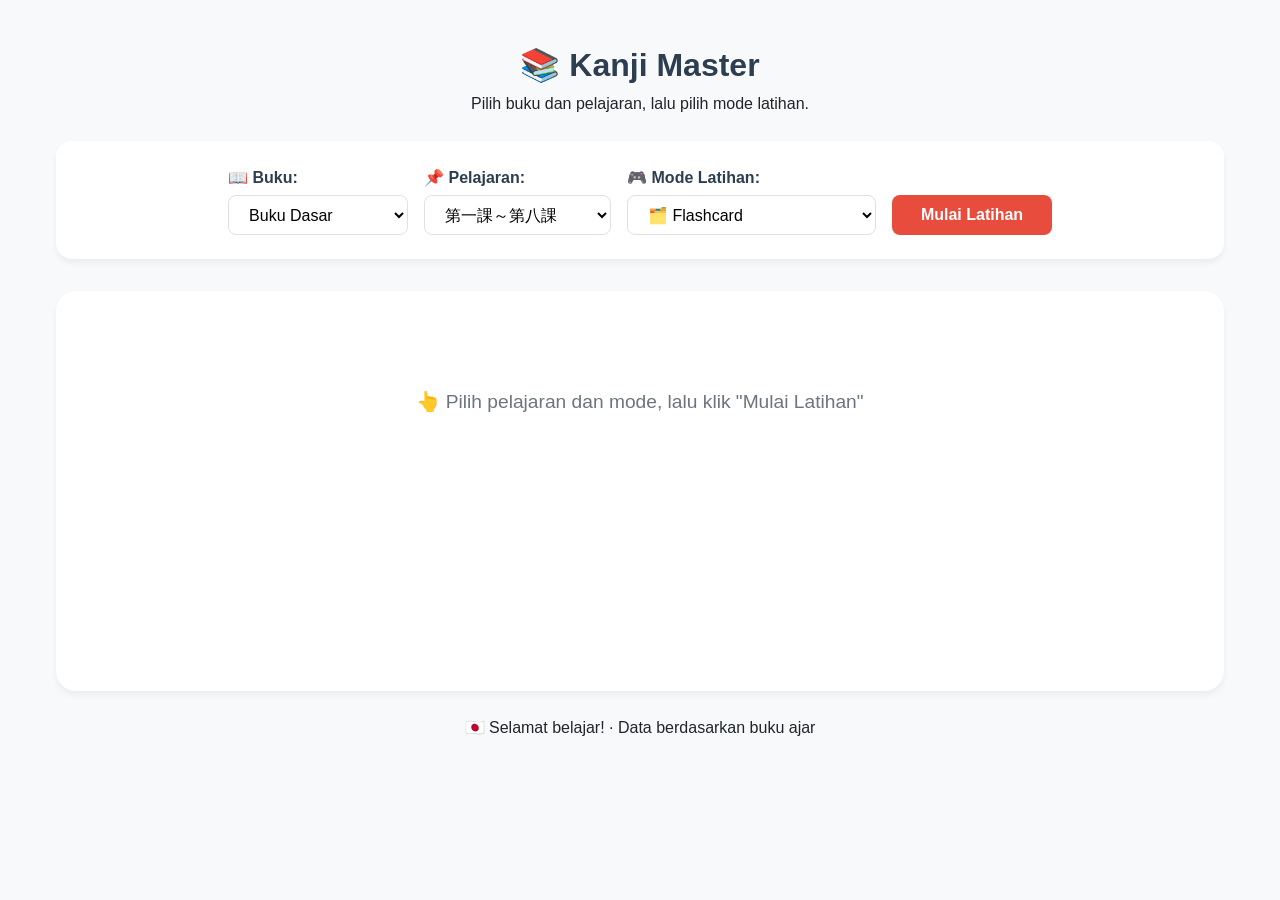
==== index.html @ ea59d05f "Add files via upload Signed-off-by: fauzired569 <fauziabdullah569@gmail.com>" ====
<!DOCTYPE html>
<html lang="ja">
<head>
  <meta charset="UTF-8">
  <meta name="viewport" content="width=device-width, initial-scale=1.0">
  <title>Kanji Master · Latihan Interaktif</title>
  <link rel="stylesheet" href="style.css">
</head>
<body>
  <header>
    <h1>📚 Kanji Master</h1>
    <p>Pilih buku dan pelajaran, lalu pilih mode latihan.</p>
  </header>

  <main>
    <!-- Panel Kontrol -->
    <section class="controls">
      <div class="select-group">
        <label for="book-select">📖 Buku:</label>
        <select id="book-select"></select>
      </div>
      <div class="select-group">
        <label for="lesson-select">📌 Pelajaran:</label>
        <select id="lesson-select" disabled></select>
      </div>
      <div class="select-group">
        <label for="mode-select">🎮 Mode Latihan:</label>
        <select id="mode-select">
          <option value="flashcard">🗂️ Flashcard</option>
          <option value="multiple-meaning">❓ Pilihan Ganda (Arti)</option>
          <option value="multiple-reading">🔊 Pilihan Ganda (Bacaan)</option>
          <option value="writing">✍️ Latihan Menulis</option>
          <option value="matching">🃏 Mencocokkan</option>
        </select>
      </div>
      <button id="start-btn" class="btn-primary">Mulai Latihan</button>
    </section>

    <!-- Area Latihan Dinamis -->
    <section id="practice-area" class="practice-area">
      <div class="placeholder">👆 Pilih pelajaran dan mode, lalu klik "Mulai Latihan"</div>
    </section>
  </main>

  <footer>
    <p>🇯🇵 Selamat belajar! · Data berdasarkan buku ajar</p>
  </footer>

  <script src="data.js"></script>
  <script src="script.js"></script>
</body>
</html>
---- style.css ----
/* style.css */
:root {
  --primary: #2c3e50;
  --accent: #e74c3c;
  --light-bg: #f8f9fa;
  --card-bg: #ffffff;
  --border: #dee2e6;
  --text: #212529;
  --shadow: 0 4px 6px rgba(0,0,0,0.05);
}

* {
  box-sizing: border-box;
  margin: 0;
  padding: 0;
}

body {
  font-family: 'Segoe UI', 'Noto Sans JP', sans-serif;
  background: var(--light-bg);
  color: var(--text);
  line-height: 1.6;
  padding: 1rem;
  max-width: 1200px;
  margin: 0 auto;
}

header, footer {
  text-align: center;
  margin: 1.5rem 0;
}

h1 {
  color: var(--primary);
  font-weight: 600;
}

.controls {
  background: var(--card-bg);
  padding: 1.5rem;
  border-radius: 16px;
  box-shadow: var(--shadow);
  display: flex;
  flex-wrap: wrap;
  gap: 1rem;
  align-items: flex-end;
  justify-content: center;
  margin-bottom: 2rem;
}

.select-group {
  display: flex;
  flex-direction: column;
  min-width: 180px;
}

.select-group label {
  font-weight: 600;
  margin-bottom: 0.3rem;
  color: var(--primary);
}

select, button {
  padding: 0.6rem 1rem;
  border: 1px solid var(--border);
  border-radius: 8px;
  font-size: 1rem;
  background: white;
  cursor: pointer;
  transition: all 0.2s;
}

select:disabled {
  background: #e9ecef;
  cursor: not-allowed;
}

.btn-primary {
  background: var(--accent);
  color: white;
  border: none;
  font-weight: bold;
  padding: 0.7rem 1.8rem;
}

.btn-primary:hover {
  background: #c0392b;
  transform: translateY(-1px);
  box-shadow: 0 6px 12px rgba(231,76,60,0.2);
}

.practice-area {
  background: var(--card-bg);
  border-radius: 20px;
  padding: 2rem;
  box-shadow: var(--shadow);
  min-height: 400px;
}

.placeholder {
  text-align: center;
  color: #6c757d;
  font-size: 1.2rem;
  padding: 4rem 0;
}

/* Flashcard */
.flashcard-container {
  display: flex;
  flex-direction: column;
  align-items: center;
  gap: 1.5rem;
}

.flashcard {
  width: 100%;
  max-width: 500px;
  height: 280px;
  perspective: 1000px;
  cursor: pointer;
}

.flashcard-inner {
  position: relative;
  width: 100%;
  height: 100%;
  text-align: center;
  transition: transform 0.6s;
  transform-style: preserve-3d;
}

.flashcard.flipped .flashcard-inner {
  transform: rotateY(180deg);
}

.flashcard-front, .flashcard-back {
  position: absolute;
  width: 100%;
  height: 100%;
  backface-visibility: hidden;
  border-radius: 20px;
  box-shadow: 0 8px 20px rgba(0,0,0,0.1);
  display: flex;
  flex-direction: column;
  justify-content: center;
  align-items: center;
  padding: 1.5rem;
  background: white;
  border: 1px solid var(--border);
}

.flashcard-back {
  transform: rotateY(180deg);
  background: #f1f9ff;
}

.kanji-large {
  font-size: 7rem;
  font-weight: 500;
  margin-bottom: 1rem;
}

.meaning, .reading {
  font-size: 2rem;
  margin: 0.5rem 0;
}

.reading {
  color: var(--accent);
}

/* Multiple Choice & Writing */
.question-box {
  text-align: center;
  margin-bottom: 2rem;
}

.question {
  font-size: 3rem;
  background: #f1f3f5;
  padding: 1.5rem;
  border-radius: 16px;
  display: inline-block;
  margin-bottom: 1.5rem;
}

.options-grid {
  display: grid;
  grid-template-columns: repeat(auto-fit, minmax(200px, 1fr));
  gap: 1rem;
}

.option-btn {
  background: white;
  border: 2px solid var(--border);
  border-radius: 12px;
  padding: 1rem;
  font-size: 1.2rem;
  transition: all 0.1s;
}

.option-btn:hover {
  background: #e9ecef;
}

.option-btn.correct {
  background: #d4edda;
  border-color: #28a745;
}

.option-btn.wrong {
  background: #f8d7da;
  border-color: #dc3545;
}

/* Writing */
.writing-input-area {
  display: flex;
  gap: 1rem;
  justify-content: center;
  flex-wrap: wrap;
}

#writing-input {
  font-size: 2rem;
  width: 150px;
  text-align: center;
  border: 2px solid var(--border);
  border-radius: 12px;
  padding: 0.5rem;
}

.feedback {
  font-size: 1.2rem;
  min-height: 2rem;
  margin: 1rem 0;
}

/* Matching */
.matching-pairs {
  display: flex;
  flex-wrap: wrap;
  gap: 1.5rem;
  justify-content: center;
}

.kanji-column, .meaning-column {
  flex: 1 1 200px;
}

.matching-item {
  background: white;
  border: 2px solid var(--border);
  border-radius: 12px;
  padding: 0.8rem;
  margin: 0.5rem 0;
  cursor: pointer;
  text-align: center;
  transition: 0.1s;
  font-size: 1.4rem;
}

.matching-item.selected {
  background: #cfe2ff;
  border-color: #0d6efd;
}

.matching-item.matched {
  opacity: 0.6;
  pointer-events: none;
  background: #e2e3e5;
}

/* Navigasi */
.nav-controls {
  display: flex;
  justify-content: space-between;
  margin-top: 2rem;
}

button:disabled {
  opacity: 0.5;
  cursor: default;
}
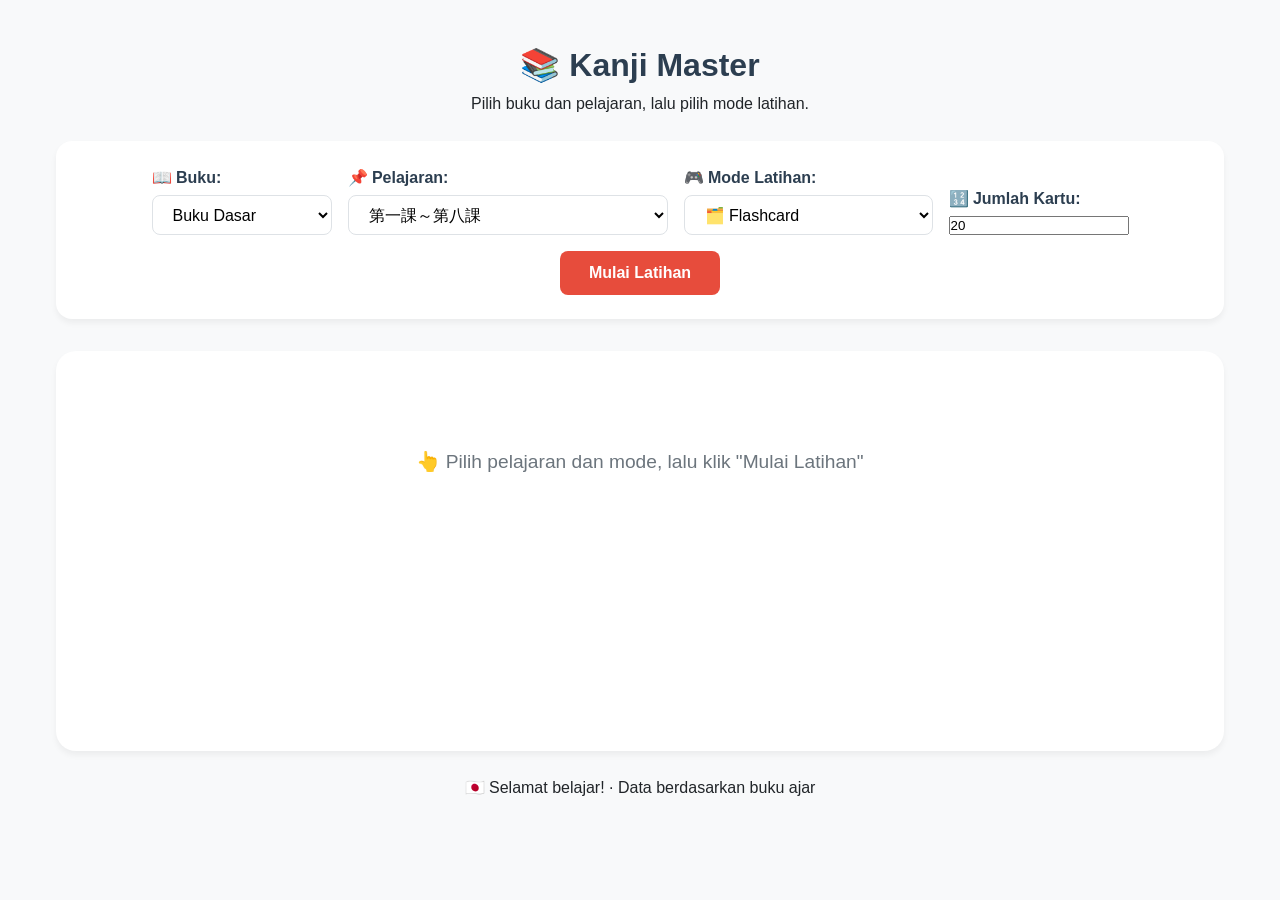
==== commit 009129a4: "Update index.html Signed-off-by: fauzired569 <fauziabdullah569@gmail.com>" ====
--- a/index.html
+++ b/index.html
@@ -33,6 +33,12 @@
           <option value="matching">🃏 Mencocokkan</option>
         </select>
       </div>
+      <!-- ⬇️ Tambahan dari file deepseek: kontrol Jumlah Kartu -->
+      <div class="select-group">
+        <label for="card-count">🔢 Jumlah Kartu:</label>
+        <input type="number" id="card-count" min="1" max="100" value="20">
+      </div>
+      <!-- ⬆️ Akhir tambahan -->
       <button id="start-btn" class="btn-primary">Mulai Latihan</button>
     </section>
 
@@ -49,4 +55,4 @@
   <script src="data.js"></script>
   <script src="script.js"></script>
 </body>
-</html>+</html>
--- a/style.css
+++ b/style.css
@@ -1,4 +1,7 @@
-/* style.css */
+/* ============================================
+   STYLE UTAMA + PERBAIKAN MOBILE DEEPSEEK
+   ============================================ */
+
 :root {
   --primary: #2c3e50;
   --accent: #e74c3c;
@@ -35,6 +38,7 @@
   font-weight: 600;
 }
 
+/* ========== KONTROL UTAMA ========== */
 .controls {
   background: var(--card-bg);
   padding: 1.5rem;
@@ -89,6 +93,7 @@
   box-shadow: 0 6px 12px rgba(231,76,60,0.2);
 }
 
+/* ========== AREA LATIHAN ========== */
 .practice-area {
   background: var(--card-bg);
   border-radius: 20px;
@@ -104,7 +109,42 @@
   padding: 4rem 0;
 }
 
-/* Flashcard */
+/* ========== PERBAIKAN TOUCH TARGET (DeepSeek 82f770) ========== */
+button, .matching-item, .option-btn, .grid-card {
+  min-height: 44px; /* rekomendasi Apple/Google */
+}
+
+.matching-item, .option-btn {
+  display: flex;
+  align-items: center;
+  justify-content: center;
+}
+
+/* ========== UKURAN FONT CLAMP (DeepSeek 617c3e) ========== */
+.kanji-large {
+  font-size: clamp(3.5rem, 15vw, 7rem);
+}
+
+.kanji-display {
+  font-size: clamp(1.8rem, 8vw, 2.5rem);
+}
+
+.question {
+  font-size: clamp(2rem, 10vw, 3rem);
+}
+
+/* ========== HAPUS EFEK HOVER PADA TOUCH (DeepSeek 6c3b6a) ========== */
+@media (hover: none) {
+  .option-btn:hover {
+    background: white; /* hapus efek hover */
+  }
+  .btn-primary:hover {
+    transform: none;
+    box-shadow: none;
+  }
+}
+
+/* ========== FLASHCARD BIASA ========== */
 .flashcard-container {
   display: flex;
   flex-direction: column;
@@ -155,7 +195,6 @@
 }
 
 .kanji-large {
-  font-size: 7rem;
   font-weight: 500;
   margin-bottom: 1rem;
 }
@@ -169,14 +208,145 @@
   color: var(--accent);
 }
 
-/* Multiple Choice & Writing */
+/* ========== MODE GRID FLASHCARD ========== */
+.flashcard-stats {
+  display: flex;
+  justify-content: space-around;
+  margin-bottom: 1.5rem;
+  background: #f1f3f5;
+  padding: 1rem;
+  border-radius: 12px;
+}
+
+.stat-box {
+  text-align: center;
+}
+
+.stat-label {
+  display: block;
+  font-size: 0.9rem;
+  color: #6c757d;
+}
+
+.stat-number {
+  display: block;
+  font-size: 1.8rem;
+  font-weight: bold;
+  color: var(--primary);
+}
+
+.flashcard-grid-controls {
+  display: flex;
+  gap: 1rem;
+  margin-bottom: 1.5rem;
+}
+
+.btn-secondary, .btn-warning {
+  padding: 0.6rem 1.2rem;
+  border: none;
+  border-radius: 8px;
+  cursor: pointer;
+  font-weight: 600;
+}
+
+.btn-secondary {
+  background: #6c757d;
+  color: white;
+}
+
+.btn-warning {
+  background: #ffc107;
+  color: #212529;
+}
+
+.flashcard-grid {
+  display: grid;
+  grid-template-columns: repeat(auto-fill, minmax(120px, 1fr));
+  gap: 1rem;
+}
+
+.grid-card {
+  aspect-ratio: 1/1;
+  perspective: 1000px;
+  cursor: pointer;
+}
+
+.grid-card-inner {
+  position: relative;
+  width: 100%;
+  height: 100%;
+  text-align: center;
+  transition: transform 0.4s;
+  transform-style: preserve-3d;
+}
+
+.grid-card.flipped .grid-card-inner {
+  transform: rotateY(180deg);
+}
+
+.grid-card-front, .grid-card-back {
+  position: absolute;
+  width: 100%;
+  height: 100%;
+  backface-visibility: hidden;
+  border-radius: 12px;
+  box-shadow: 0 4px 8px rgba(0,0,0,0.1);
+  display: flex;
+  flex-direction: column;
+  justify-content: center;
+  align-items: center;
+  padding: 0.5rem;
+  background: white;
+  border: 1px solid var(--border);
+}
+
+.grid-card-back {
+  transform: rotateY(180deg);
+  background: #e3f2fd;
+}
+
+.kanji-display {
+  font-weight: 500;
+  margin-bottom: 0.3rem;
+}
+
+.grid-card.multi-char .kanji-display {
+  font-size: 1.8rem;
+}
+
+.grid-card.many-char .kanji-display {
+  font-size: 1.4rem;
+}
+
+.reading-display {
+  font-size: 1rem;
+  color: var(--accent);
+  margin: 0.3rem 0;
+}
+
+.meaning-display {
+  font-size: 0.9rem;
+  color: #495057;
+  word-break: break-word;
+}
+
+.flashcard-grid-empty {
+  text-align: center;
+  padding: 3rem;
+}
+
+.flashcard-grid-empty p {
+  font-size: 1.2rem;
+  margin-bottom: 1.5rem;
+}
+
+/* ========== MULTIPLE CHOICE & WRITING ========== */
 .question-box {
   text-align: center;
   margin-bottom: 2rem;
 }
 
 .question {
-  font-size: 3rem;
   background: #f1f3f5;
   padding: 1.5rem;
   border-radius: 16px;
@@ -199,10 +369,6 @@
   transition: all 0.1s;
 }
 
-.option-btn:hover {
-  background: #e9ecef;
-}
-
 .option-btn.correct {
   background: #d4edda;
   border-color: #28a745;
@@ -213,7 +379,6 @@
   border-color: #dc3545;
 }
 
-/* Writing */
 .writing-input-area {
   display: flex;
   gap: 1rem;
@@ -236,7 +401,7 @@
   margin: 1rem 0;
 }
 
-/* Matching */
+/* ========== MATCHING GAME ========== */
 .matching-pairs {
   display: flex;
   flex-wrap: wrap;
@@ -271,7 +436,7 @@
   background: #e2e3e5;
 }
 
-/* Navigasi */
+/* ========== NAVIGASI ========== */
 .nav-controls {
   display: flex;
   justify-content: space-between;
@@ -281,4 +446,156 @@
 button:disabled {
   opacity: 0.5;
   cursor: default;
+}
+
+/* ============================================
+   PERBAIKAN MOBILE LENGKAP (DeepSeek 640a2f)
+   ============================================ */
+@media (max-width: 480px) {
+  body {
+    padding: 0.5rem;
+  }
+
+  h1 {
+    font-size: 1.8rem;
+  }
+
+  /* Kontrol utama */
+  .controls {
+    padding: 1rem;
+    gap: 0.8rem;
+  }
+
+  .select-group {
+    min-width: 100%; /* biarkan memenuhi lebar */
+  }
+
+  select, button, .btn-primary {
+    width: 100%; /* tombol penuh di mobile */
+    padding: 0.8rem 1rem;
+    font-size: 1rem;
+  }
+
+  .btn-primary {
+    margin-top: 0.5rem;
+  }
+
+  /* Area latihan */
+  .practice-area {
+    padding: 1rem;
+  }
+
+  /* Flashcard biasa */
+  .flashcard {
+    max-width: 100%;
+    height: 220px;
+  }
+
+  .kanji-large {
+    font-size: 4.5rem;
+  }
+
+  .meaning, .reading {
+    font-size: 1.5rem;
+  }
+
+  /* Grid flashcard */
+  .flashcard-grid {
+    grid-template-columns: repeat(2, 1fr); /* maksimal 2 kolom */
+    gap: 0.8rem;
+  }
+
+  .grid-card {
+    aspect-ratio: 1/1;
+  }
+
+  .kanji-display {
+    font-size: 2rem; /* lebih kecil tapi tetap terbaca */
+  }
+
+  .grid-card.multi-char .kanji-display {
+    font-size: 1.5rem;
+  }
+
+  .grid-card.many-char .kanji-display {
+    font-size: 1.2rem;
+  }
+
+  .reading-display {
+    font-size: 0.85rem;
+  }
+
+  .meaning-display {
+    font-size: 0.8rem;
+  }
+
+  /* Statistik flashcard */
+  .flashcard-stats {
+    flex-direction: column;
+    gap: 0.5rem;
+  }
+
+  .stat-number {
+    font-size: 1.5rem;
+  }
+
+  /* Pilihan ganda */
+  .options-grid {
+    grid-template-columns: 1fr; /* satu kolom */
+  }
+
+  .option-btn {
+    padding: 1rem;
+    font-size: 1.1rem;
+  }
+
+  /* Matching game */
+  .matching-pairs {
+    flex-direction: column;
+    gap: 1rem;
+  }
+
+  .matching-item {
+    font-size: 1.2rem;
+    padding: 1rem;
+    margin: 0.4rem 0;
+  }
+
+  /* Writing */
+  .writing-input-area {
+    flex-direction: column;
+  }
+
+  #writing-input {
+    width: 100%;
+    font-size: 1.8rem;
+  }
+
+  /* Tombol navigasi */
+  .nav-controls {
+    flex-direction: column;
+    gap: 0.8rem;
+  }
+
+  .nav-controls button {
+    width: 100%;
+  }
+
+  /* Flashcard grid controls */
+  .flashcard-grid-controls {
+    flex-direction: column;
+  }
+}
+
+/* Penyesuaian tambahan untuk layar sangat kecil (opsional) */
+@media (max-width: 360px) {
+  .kanji-large {
+    font-size: 3.8rem;
+  }
+  .meaning, .reading {
+    font-size: 1.3rem;
+  }
+  .grid-card .kanji-display {
+    font-size: 1.8rem;
+  }
 }
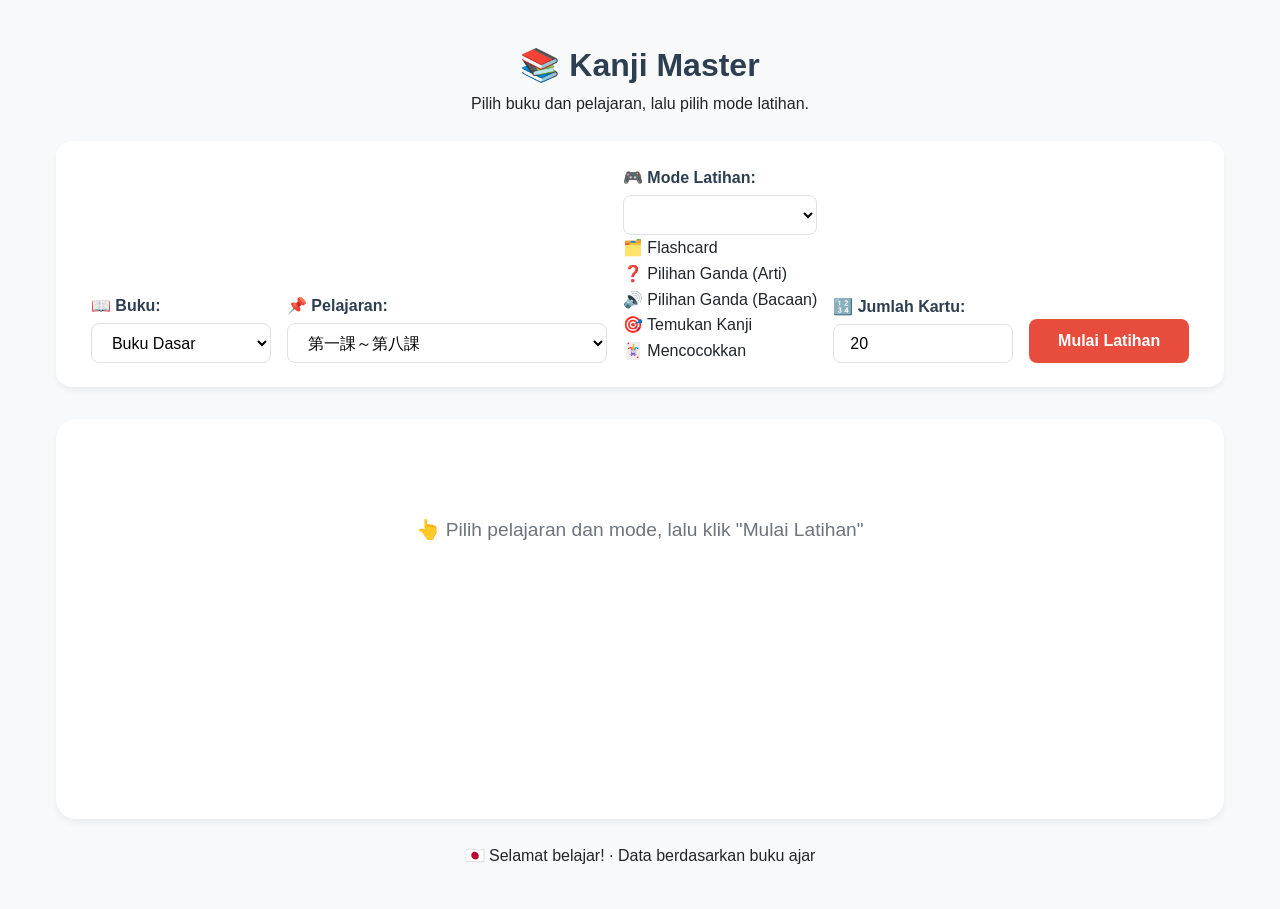
==== commit fb75e8d6: "Update options in mode select dropdown Signed-off-by: fauzired569 <fauziabdullah569@gmail.com>" ====
--- a/index.html
+++ b/index.html
@@ -26,12 +26,13 @@
       <div class="select-group">
         <label for="mode-select">🎮 Mode Latihan:</label>
         <select id="mode-select">
-          <option value="flashcard">🗂️ Flashcard</option>
-          <option value="multiple-meaning">❓ Pilihan Ganda (Arti)</option>
-          <option value="multiple-reading">🔊 Pilihan Ganda (Bacaan)</option>
-          <option value="writing">✍️ Latihan Menulis</option>
-          <option value="matching">🃏 Mencocokkan</option>
-        </select>
+ <select id="mode-select">
+  <option value="flashcard">🗂️ Flashcard</option>
+  <option value="multiple-meaning">❓ Pilihan Ganda (Arti)</option>
+  <option value="multiple-reading">🔊 Pilihan Ganda (Bacaan)</option>
+  <option value="writing">🎯 Temukan Kanji</option>
+  <option value="matching">🃏 Mencocokkan</option>
+</select>
       </div>
       <!-- ⬇️ Tambahan dari file deepseek: kontrol Jumlah Kartu -->
       <div class="select-group">
--- a/style.css
+++ b/style.css
@@ -74,6 +74,24 @@
   transition: all 0.2s;
 }
 
+/* ---------- TAMBAHAN STYLING INPUT NUMBER (DeepSeek 3175f5) ---------- */
+input[type="number"] {
+  padding: 0.6rem 1rem;
+  border: 1px solid var(--border);
+  border-radius: 8px;
+  font-size: 1rem;
+  width: 100%;
+  box-sizing: border-box;
+  background: white;
+  transition: all 0.2s;
+}
+
+input[type="number"]:focus {
+  outline: 2px solid var(--accent);
+  outline-offset: 2px;
+}
+/* -------------------------------------------------------------------- */
+
 select:disabled {
   background: #e9ecef;
   cursor: not-allowed;
@@ -598,4 +616,4 @@
   .grid-card .kanji-display {
     font-size: 1.8rem;
   }
-}+}
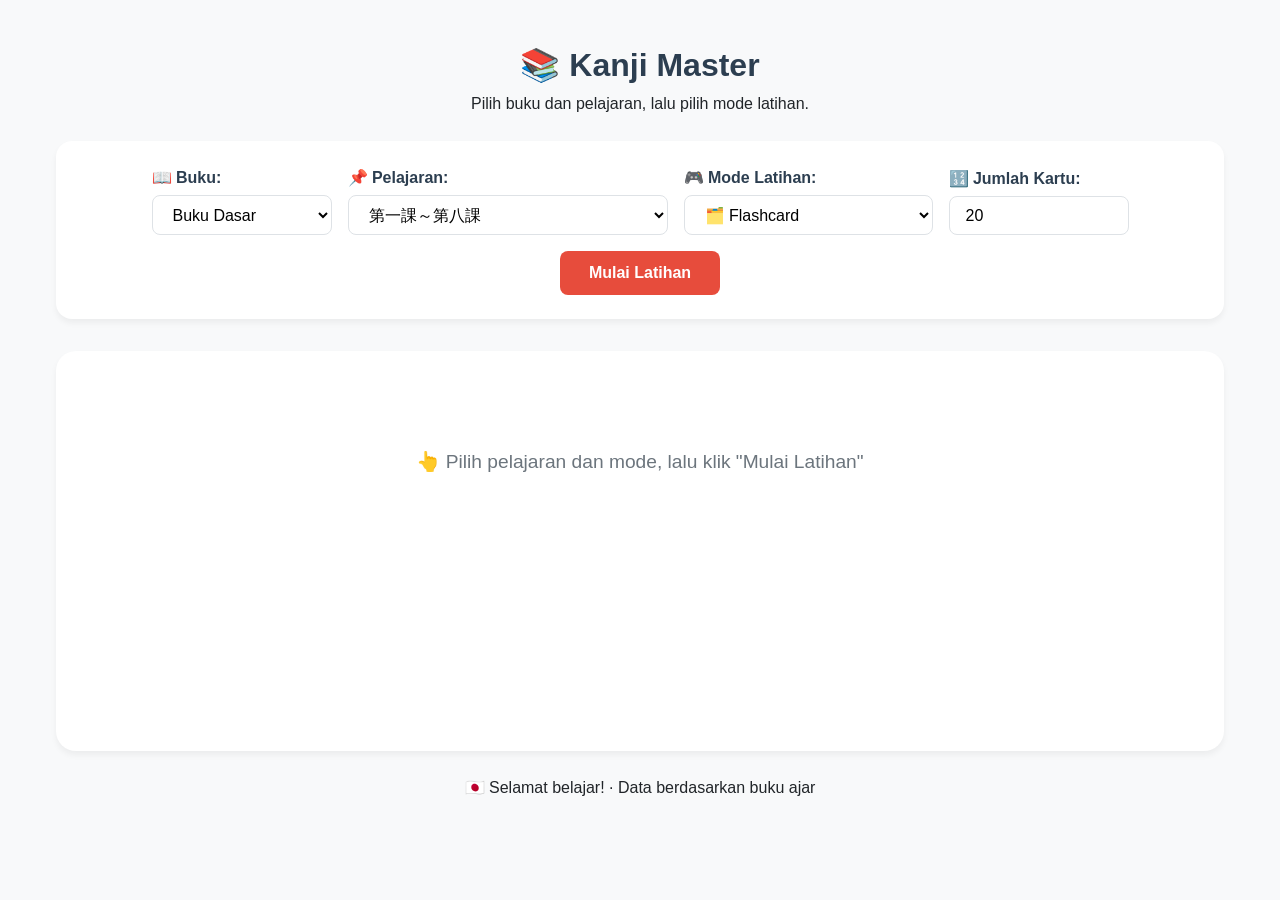
==== commit 72e368fa: "Update index.html Signed-off-by: fauzired569 <fauziabdullah569@gmail.com>" ====
--- a/index.html
+++ b/index.html
@@ -25,21 +25,20 @@
       </div>
       <div class="select-group">
         <label for="mode-select">🎮 Mode Latihan:</label>
+        <!-- Mode select diperbaiki sesuai dengan file deepseek: opsi "writing" diubah menjadi "🎯 Temukan Kanji" -->
         <select id="mode-select">
- <select id="mode-select">
-  <option value="flashcard">🗂️ Flashcard</option>
-  <option value="multiple-meaning">❓ Pilihan Ganda (Arti)</option>
-  <option value="multiple-reading">🔊 Pilihan Ganda (Bacaan)</option>
-  <option value="writing">🎯 Temukan Kanji</option>
-  <option value="matching">🃏 Mencocokkan</option>
-</select>
+          <option value="flashcard">🗂️ Flashcard</option>
+          <option value="multiple-meaning">❓ Pilihan Ganda (Arti)</option>
+          <option value="multiple-reading">🔊 Pilihan Ganda (Bacaan)</option>
+          <option value="writing">🎯 Temukan Kanji</option>
+          <option value="matching">🃏 Mencocokkan</option>
+        </select>
       </div>
-      <!-- ⬇️ Tambahan dari file deepseek: kontrol Jumlah Kartu -->
+      <!-- Kontrol Jumlah Kartu -->
       <div class="select-group">
         <label for="card-count">🔢 Jumlah Kartu:</label>
         <input type="number" id="card-count" min="1" max="100" value="20">
       </div>
-      <!-- ⬆️ Akhir tambahan -->
       <button id="start-btn" class="btn-primary">Mulai Latihan</button>
     </section>
 
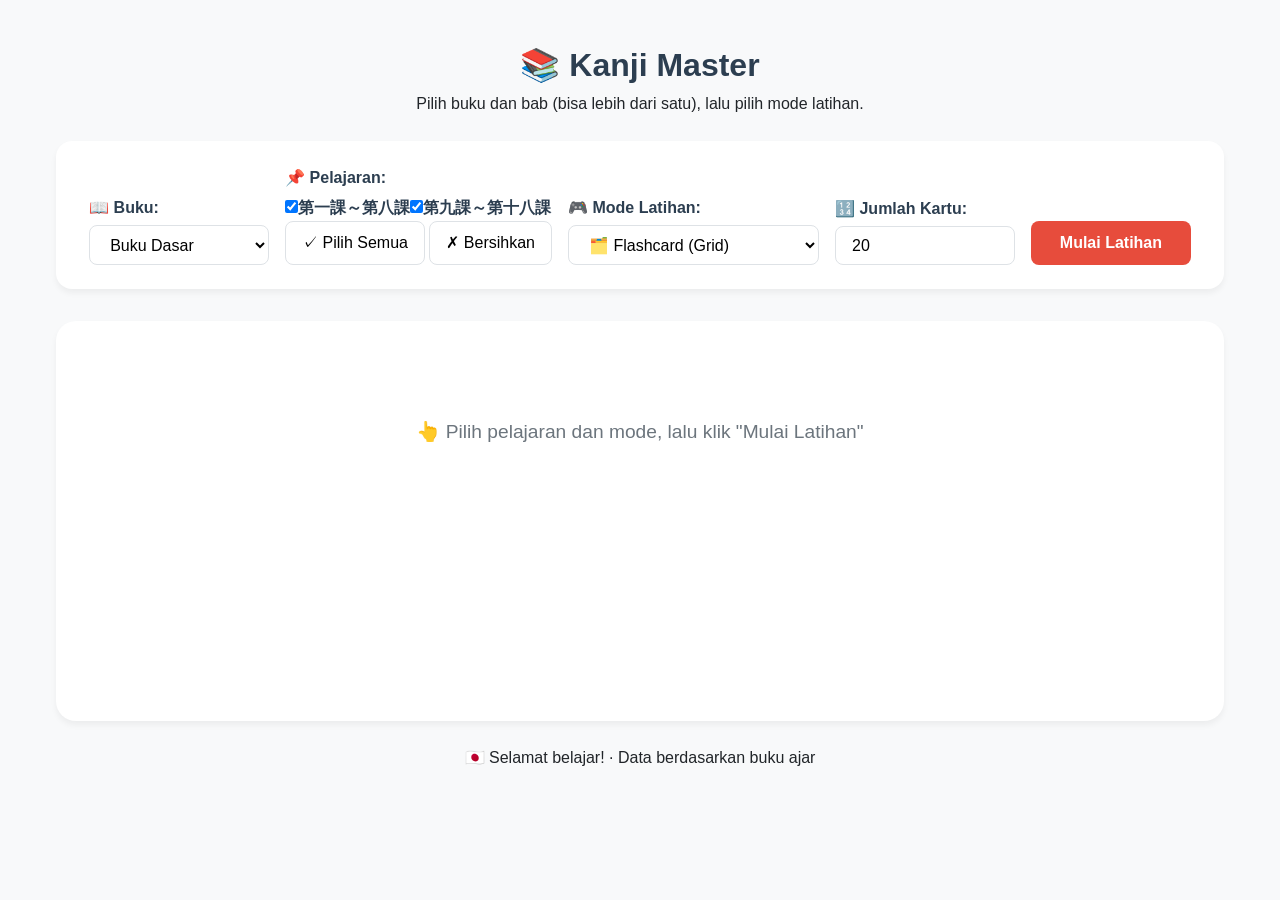
==== commit 682308b3: "Update lesson selection and viewport meta tag Signed-off-by: fauzired569 <fauziabdullah569@gmail.com" ====
--- a/index.html
+++ b/index.html
@@ -2,14 +2,14 @@
 <html lang="ja">
 <head>
   <meta charset="UTF-8">
-  <meta name="viewport" content="width=device-width, initial-scale=1.0">
+  <meta name="viewport" content="width=device-width, initial-scale=1.0, maximum-scale=1.0, user-scalable=yes">
   <title>Kanji Master · Latihan Interaktif</title>
   <link rel="stylesheet" href="style.css">
 </head>
 <body>
   <header>
     <h1>📚 Kanji Master</h1>
-    <p>Pilih buku dan pelajaran, lalu pilih mode latihan.</p>
+    <p>Pilih buku dan bab (bisa lebih dari satu), lalu pilih mode latihan.</p>
   </header>
 
   <main>
@@ -19,27 +19,49 @@
         <label for="book-select">📖 Buku:</label>
         <select id="book-select"></select>
       </div>
-      <div class="select-group">
-        <label for="lesson-select">📌 Pelajaran:</label>
-        <select id="lesson-select" disabled></select>
+
+      <!-- Multi‑select bab dengan checkbox -->
+      <div class="select-group" id="lesson-checkbox-group">
+        <label>📌 Pelajaran:</label>
+        <div id="lesson-checkboxes" class="checkbox-list">
+          <!-- Diisi dinamis lewat JavaScript -->
+        </div>
+        <div class="checkbox-actions">
+          <button type="button" id="select-all-lessons" class="btn-small">✓ Pilih Semua</button>
+          <button type="button" id="deselect-all-lessons" class="btn-small">✗ Bersihkan</button>
+        </div>
       </div>
+
       <div class="select-group">
         <label for="mode-select">🎮 Mode Latihan:</label>
-        <!-- Mode select diperbaiki sesuai dengan file deepseek: opsi "writing" diubah menjadi "🎯 Temukan Kanji" -->
         <select id="mode-select">
-          <option value="flashcard">🗂️ Flashcard</option>
+          <option value="flashcard">🗂️ Flashcard (Grid)</option>
           <option value="multiple-meaning">❓ Pilihan Ganda (Arti)</option>
           <option value="multiple-reading">🔊 Pilihan Ganda (Bacaan)</option>
-          <option value="writing">🎯 Temukan Kanji</option>
+          <option value="writing-kanji">✍️ Tulis Kanji</option>
+          <option value="writing-reading">✍️ Tulis Bacaan (Hiragana)</option>
           <option value="matching">🃏 Mencocokkan</option>
         </select>
       </div>
-      <!-- Kontrol Jumlah Kartu -->
+
       <div class="select-group">
         <label for="card-count">🔢 Jumlah Kartu:</label>
-        <input type="number" id="card-count" min="1" max="100" value="20">
+        <input type="number" id="card-count" min="1" max="200" value="20">
       </div>
+
       <button id="start-btn" class="btn-primary">Mulai Latihan</button>
+    </section>
+
+    <!-- Panel Histori & Kontrol Sesi (muncul setelah latihan dimulai) -->
+    <section id="session-panel" class="session-panel" style="display: none;">
+      <div class="session-info">
+        <span id="histori-count">Kanji sudah dilatih: 0</span>
+      </div>
+      <div class="session-actions">
+        <button id="repeat-session-btn" class="btn-secondary">🔄 Ulangi Sesi (Kanji Sama)</button>
+        <button id="new-session-btn" class="btn-secondary">✨ Latihan Baru (Kanji Belum Dilatih)</button>
+        <button id="reset-history-btn" class="btn-warning">🗑️ Reset Histori</button>
+      </div>
     </section>
 
     <!-- Area Latihan Dinamis -->
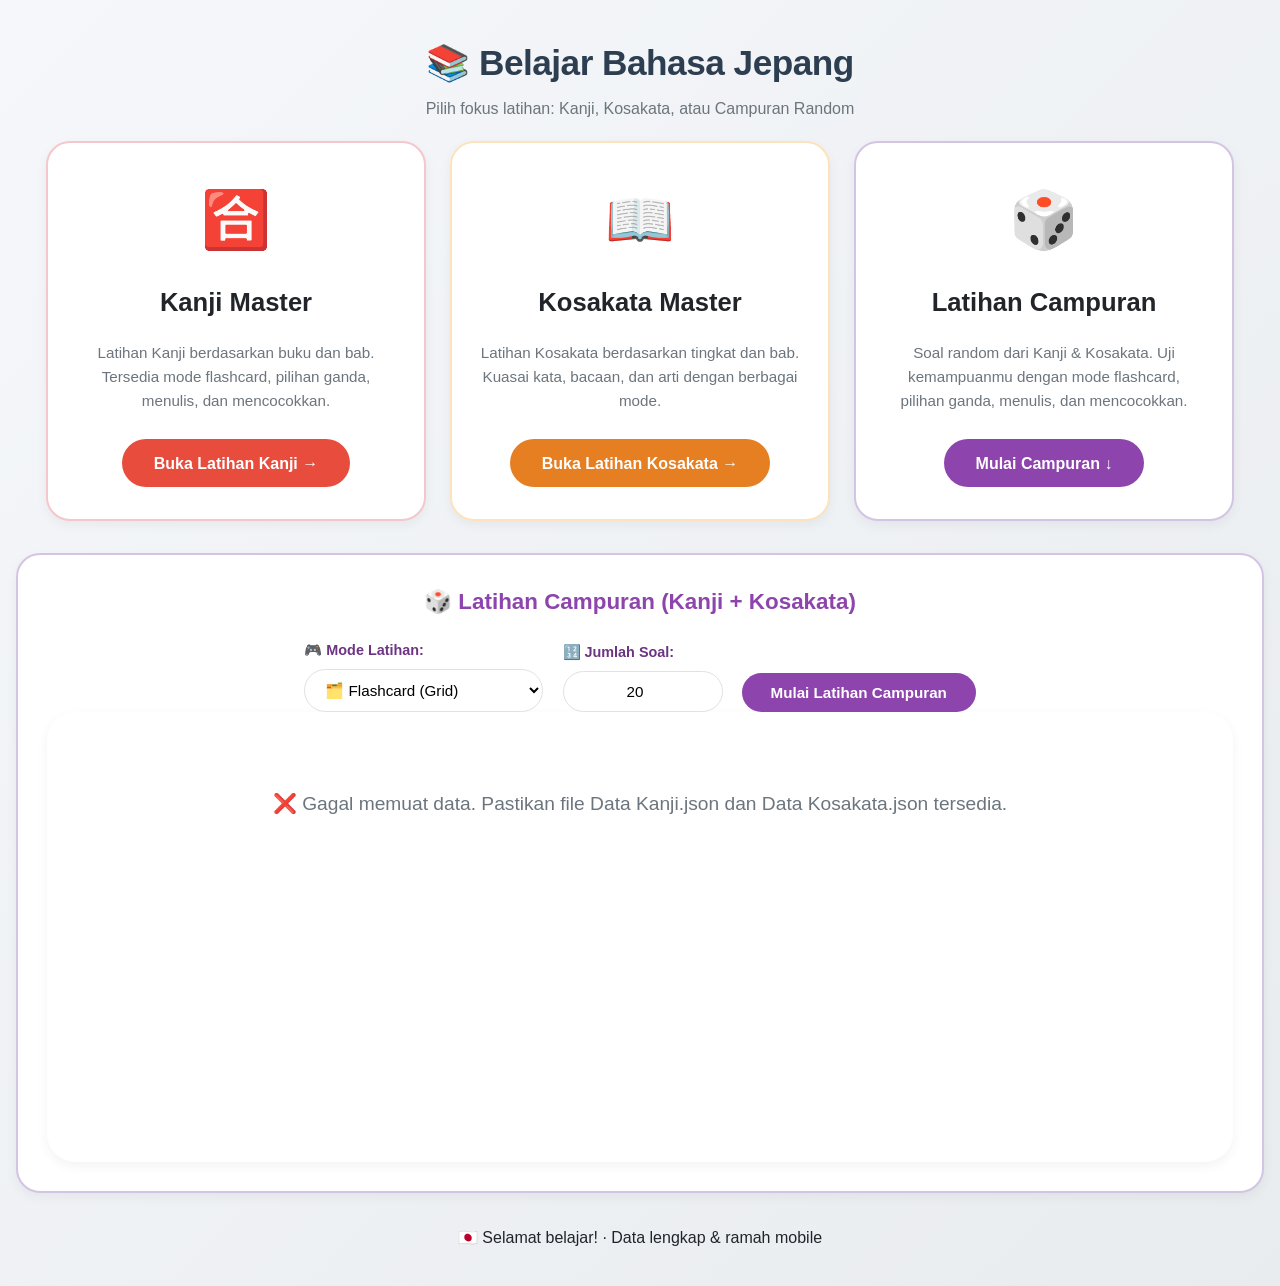
==== commit d827364b: "Rename Belajar Irodori.html to index.html Signed-off-by: fauzired569 <fauziabdullah569@gmail.com>" ====
--- a/index.html
+++ b/index.html
@@ -3,78 +3,1020 @@
 <head>
   <meta charset="UTF-8">
   <meta name="viewport" content="width=device-width, initial-scale=1.0, maximum-scale=1.0, user-scalable=yes">
-  <title>Kanji Master · Latihan Interaktif</title>
-  <link rel="stylesheet" href="style.css">
+  <title>Belajar Bahasa Jepang · Kanji & Kosakata</title>
+  <style>
+    :root {
+      --primary: #2c3e50;
+      --accent-kanji: #e74c3c;
+      --accent-kosakata: #e67e22;
+      --accent-mix: #8e44ad;
+      --light-bg: #f8f9fa;
+      --card-bg: #ffffff;
+      --border: #dee2e6;
+      --text: #212529;
+      --shadow: 0 4px 12px rgba(0, 0, 0, 0.05);
+    }
+
+    * {
+      box-sizing: border-box;
+      margin: 0;
+      padding: 0;
+    }
+
+    body {
+      font-family: 'Segoe UI', 'Noto Sans JP', 'Roboto', sans-serif;
+      background: linear-gradient(135deg, #f5f7fa 0%, #e9ecef 100%);
+      color: var(--text);
+      line-height: 1.6;
+      padding: 1rem;
+      max-width: 1300px;
+      margin: 0 auto;
+      min-height: 100vh;
+    }
+
+    header,
+    footer {
+      text-align: center;
+      margin: 1.2rem 0;
+    }
+    h1 {
+      color: var(--primary);
+      font-weight: 700;
+      font-size: 2.2rem;
+      letter-spacing: -0.5px;
+      margin-bottom: 0.3rem;
+    }
+    .subtitle {
+      color: #6c757d;
+      font-size: 1rem;
+    }
+
+    /* Kartu navigasi */
+    .nav-cards {
+      display: flex;
+      flex-wrap: wrap;
+      gap: 1.5rem;
+      justify-content: center;
+      margin-bottom: 2rem;
+    }
+    .nav-card {
+      background: var(--card-bg);
+      border-radius: 24px;
+      padding: 2rem 1.8rem;
+      box-shadow: var(--shadow);
+      flex: 1 1 280px;
+      max-width: 380px;
+      text-align: center;
+      text-decoration: none;
+      color: var(--text);
+      transition: transform 0.2s, box-shadow 0.2s;
+      border: 2px solid transparent;
+      display: flex;
+      flex-direction: column;
+      align-items: center;
+      gap: 0.8rem;
+    }
+    .nav-card:hover {
+      transform: translateY(-4px);
+      box-shadow: 0 12px 24px rgba(0, 0, 0, 0.1);
+    }
+    .nav-card.kanji {
+      border-color: #f5c6cb;
+    }
+    .nav-card.kanji:hover {
+      border-color: var(--accent-kanji);
+    }
+    .nav-card.kosakata {
+      border-color: #fde3bd;
+    }
+    .nav-card.kosakata:hover {
+      border-color: var(--accent-kosakata);
+    }
+    .nav-card.mix {
+      border-color: #d4c4e3;
+    }
+    .nav-card.mix:hover {
+      border-color: var(--accent-mix);
+    }
+
+    .nav-icon {
+      font-size: 3.5rem;
+    }
+    .nav-card h2 {
+      font-size: 1.6rem;
+      margin: 0.3rem 0;
+    }
+    .nav-card p {
+      color: #6c757d;
+      font-size: 0.95rem;
+    }
+    .btn-nav {
+      display: inline-block;
+      margin-top: 0.8rem;
+      padding: 0.7rem 2rem;
+      border-radius: 40px;
+      font-weight: 700;
+      font-size: 1rem;
+      border: none;
+      cursor: pointer;
+      transition: 0.2s;
+      text-decoration: none;
+      color: white;
+    }
+    .btn-kanji {
+      background: var(--accent-kanji);
+    }
+    .btn-kanji:hover {
+      background: #c0392b;
+    }
+    .btn-kosakata {
+      background: var(--accent-kosakata);
+    }
+    .btn-kosakata:hover {
+      background: #cf711f;
+    }
+    .btn-mix {
+      background: var(--accent-mix);
+    }
+    .btn-mix:hover {
+      background: #7d3c98;
+    }
+
+    /* Panel kontrol mode campuran */
+    .mix-panel {
+      background: var(--card-bg);
+      border-radius: 24px;
+      padding: 1.8rem;
+      box-shadow: var(--shadow);
+      margin-bottom: 2rem;
+      border: 2px solid #d4c4e3;
+    }
+    .mix-panel h3 {
+      text-align: center;
+      color: var(--accent-mix);
+      margin-bottom: 1.2rem;
+      font-size: 1.4rem;
+    }
+    .controls {
+      display: flex;
+      flex-wrap: wrap;
+      gap: 1.2rem;
+      align-items: flex-end;
+      justify-content: center;
+    }
+    .select-group {
+      display: flex;
+      flex-direction: column;
+      min-width: 160px;
+    }
+    .select-group label {
+      font-weight: 700;
+      margin-bottom: 0.4rem;
+      color: #6c3483;
+      font-size: 0.9rem;
+    }
+    select,
+    button,
+    input[type="number"] {
+      padding: 0.7rem 1rem;
+      border: 1px solid var(--border);
+      border-radius: 40px;
+      font-size: 0.95rem;
+      background: white;
+      cursor: pointer;
+      transition: 0.2s;
+    }
+    input[type="number"] {
+      text-align: center;
+      width: 100%;
+    }
+    select:focus,
+    input:focus {
+      outline: 2px solid var(--accent-mix);
+      outline-offset: 2px;
+    }
+    .btn-primary {
+      background: var(--accent-mix);
+      color: white;
+      border: none;
+      font-weight: bold;
+      padding: 0.7rem 1.8rem;
+    }
+    .btn-primary:hover {
+      background: #7d3c98;
+    }
+
+    /* Area latihan */
+    .practice-area {
+      background: var(--card-bg);
+      border-radius: 28px;
+      padding: 1.8rem;
+      box-shadow: var(--shadow);
+      min-height: 450px;
+    }
+    .placeholder {
+      text-align: center;
+      color: #6c757d;
+      font-size: 1.2rem;
+      padding: 3rem 1rem;
+    }
+
+    /* Session panel */
+    .session-panel {
+      display: flex;
+      flex-wrap: wrap;
+      align-items: center;
+      justify-content: space-between;
+      background: #f3eef8;
+      padding: 1rem 1.5rem;
+      border-radius: 50px;
+      margin-bottom: 1.5rem;
+      gap: 0.8rem;
+    }
+    .session-info {
+      font-weight: 700;
+      color: #6c3483;
+    }
+    .session-actions {
+      display: flex;
+      gap: 0.8rem;
+      flex-wrap: wrap;
+    }
+    .btn-secondary {
+      background: #6c757d;
+      color: white;
+      border: none;
+      border-radius: 40px;
+      padding: 0.5rem 1.2rem;
+      font-weight: 600;
+    }
+    .btn-warning {
+      background: #ffc107;
+      color: #212529;
+      border: none;
+      border-radius: 40px;
+      padding: 0.5rem 1.2rem;
+      font-weight: 600;
+    }
+    .btn-warning:hover {
+      background: #e0a800;
+    }
+
+    /* Flashcard Grid */
+    .flashcard-grid-controls {
+      margin-bottom: 1rem;
+      display: flex;
+      gap: 1rem;
+      flex-wrap: wrap;
+    }
+    .flashcard-grid {
+      display: grid;
+      grid-template-columns: repeat(auto-fill, minmax(130px, 1fr));
+      gap: 1rem;
+    }
+    .grid-card {
+      aspect-ratio: 1 / 0.9;
+      perspective: 1000px;
+      cursor: pointer;
+    }
+    .grid-card-inner {
+      position: relative;
+      width: 100%;
+      height: 100%;
+      transition: transform 0.4s;
+      transform-style: preserve-3d;
+      border-radius: 20px;
+    }
+    .grid-card.flipped .grid-card-inner {
+      transform: rotateY(180deg);
+    }
+    .grid-card-front,
+    .grid-card-back {
+      position: absolute;
+      width: 100%;
+      height: 100%;
+      backface-visibility: hidden;
+      border-radius: 20px;
+      background: white;
+      display: flex;
+      flex-direction: column;
+      justify-content: center;
+      align-items: center;
+      padding: 0.6rem;
+      text-align: center;
+      box-shadow: 0 4px 12px rgba(0, 0, 0, 0.08);
+      border: 1px solid #e0d4f0;
+      overflow-y: auto;
+    }
+    .grid-card-back {
+      transform: rotateY(180deg);
+      background: #f9f5ff;
+    }
+    .question-display {
+      font-size: 1.6rem;
+      font-weight: bold;
+      word-break: break-word;
+      line-height: 1.3;
+    }
+    .reading-display {
+      font-size: 0.85rem;
+      color: var(--accent-mix);
+      margin: 0.3rem 0;
+    }
+    .meaning-display {
+      font-size: 0.8rem;
+      color: #3e5a3a;
+      word-break: break-word;
+    }
+    .type-badge {
+      font-size: 0.65rem;
+      background: #e8d5f5;
+      color: #6c3483;
+      padding: 0.15rem 0.6rem;
+      border-radius: 20px;
+      margin-top: 0.3rem;
+    }
+
+    /* Multiple choice */
+    .question-box {
+      text-align: center;
+      margin-bottom: 1.8rem;
+    }
+    .question {
+      background: #f3eef8;
+      padding: 1rem 1.5rem;
+      border-radius: 60px;
+      display: inline-block;
+      font-size: 2rem;
+      font-weight: bold;
+      word-break: break-word;
+    }
+    .options-grid {
+      display: grid;
+      grid-template-columns: repeat(auto-fit, minmax(200px, 1fr));
+      gap: 0.9rem;
+    }
+    .option-btn {
+      background: white;
+      border: 2px solid #d4c4e3;
+      border-radius: 60px;
+      padding: 0.9rem;
+      font-size: 1rem;
+      transition: 0.1s;
+      word-break: break-word;
+      cursor: pointer;
+    }
+    .option-btn.correct {
+      background: #d4edda;
+      border-color: #2e7d32;
+    }
+    .option-btn.wrong {
+      background: #ffe0db;
+      border-color: #c7362b;
+    }
+
+    /* Writing */
+    .writing-input-area {
+      display: flex;
+      gap: 1rem;
+      justify-content: center;
+      margin: 1.5rem 0;
+      flex-wrap: wrap;
+    }
+    #writing-input {
+      font-size: 1.3rem;
+      padding: 0.8rem;
+      width: 280px;
+      text-align: center;
+      border-radius: 56px;
+      border: 2px solid #d4c4e3;
+    }
+    .feedback {
+      font-size: 1.1rem;
+      text-align: center;
+      margin: 0.8rem 0;
+      min-height: 2.5rem;
+    }
+
+    /* Matching */
+    .matching-pairs {
+      display: flex;
+      flex-wrap: wrap;
+      gap: 1.5rem;
+      justify-content: center;
+    }
+    .kanji-column,
+    .meaning-column {
+      flex: 1 1 240px;
+    }
+    .matching-item {
+      background: #f9f5ff;
+      border: 2px solid #d4c4e3;
+      border-radius: 60px;
+      padding: 0.9rem 0.5rem;
+      margin: 0.6rem 0;
+      cursor: pointer;
+      text-align: center;
+      font-size: 1rem;
+      font-weight: 500;
+      word-break: break-word;
+    }
+    .matching-item.selected {
+      background: #e8d5f5;
+      border-color: #8e44ad;
+    }
+    .matching-item.matched {
+      opacity: 0.6;
+      pointer-events: none;
+      background: #d4cfc2;
+      text-decoration: line-through;
+    }
+
+    .nav-controls {
+      display: flex;
+      justify-content: space-between;
+      margin-top: 2rem;
+      gap: 1rem;
+      flex-wrap: wrap;
+    }
+    button:disabled {
+      opacity: 0.5;
+      cursor: default;
+    }
+
+    /* Responsif */
+    @media (max-width: 600px) {
+      body {
+        padding: 0.5rem;
+      }
+      h1 {
+        font-size: 1.8rem;
+      }
+      .nav-cards {
+        flex-direction: column;
+        align-items: center;
+      }
+      .nav-card {
+        max-width: 100%;
+        padding: 1.5rem;
+      }
+      .controls {
+        flex-direction: column;
+        align-items: stretch;
+      }
+      .select-group {
+        min-width: 100%;
+      }
+      .flashcard-grid {
+        grid-template-columns: repeat(2, 1fr);
+        gap: 0.7rem;
+      }
+      .question-display {
+        font-size: 1.3rem;
+      }
+      .reading-display {
+        font-size: 0.7rem;
+      }
+      .meaning-display {
+        font-size: 0.7rem;
+      }
+      .question {
+        font-size: 1.5rem;
+      }
+      .options-grid {
+        grid-template-columns: 1fr;
+      }
+      .option-btn {
+        padding: 0.7rem;
+        font-size: 0.9rem;
+      }
+      .writing-input-area {
+        flex-direction: column;
+        align-items: center;
+      }
+      .matching-item {
+        font-size: 0.9rem;
+      }
+      .session-panel {
+        flex-direction: column;
+        align-items: stretch;
+        text-align: center;
+      }
+      .btn-primary,
+      .btn-secondary {
+        width: 100%;
+      }
+    }
+    @media (max-width: 380px) {
+      .flashcard-grid {
+        grid-template-columns: 1fr 1fr;
+      }
+      .question-display {
+        font-size: 1rem;
+      }
+    }
+  </style>
 </head>
 <body>
   <header>
-    <h1>📚 Kanji Master</h1>
-    <p>Pilih buku dan bab (bisa lebih dari satu), lalu pilih mode latihan.</p>
+    <h1>📚 Belajar Bahasa Jepang</h1>
+    <p class="subtitle">Pilih fokus latihan: Kanji, Kosakata, atau Campuran Random</p>
   </header>
 
   <main>
-    <!-- Panel Kontrol -->
-    <section class="controls">
-      <div class="select-group">
-        <label for="book-select">📖 Buku:</label>
-        <select id="book-select"></select>
+    <!-- Kartu Navigasi -->
+    <section class="nav-cards">
+      <a href="Kanji.html" class="nav-card kanji">
+        <span class="nav-icon">🈴</span>
+        <h2>Kanji Master</h2>
+        <p>Latihan Kanji berdasarkan buku dan bab. Tersedia mode flashcard, pilihan ganda, menulis, dan mencocokkan.</p>
+        <span class="btn-nav btn-kanji">Buka Latihan Kanji →</span>
+      </a>
+      <a href="Kosakata.html" class="nav-card kosakata">
+        <span class="nav-icon">📖</span>
+        <h2>Kosakata Master</h2>
+        <p>Latihan Kosakata berdasarkan tingkat dan bab. Kuasai kata, bacaan, dan arti dengan berbagai mode.</p>
+        <span class="btn-nav btn-kosakata">Buka Latihan Kosakata →</span>
+      </a>
+      <div class="nav-card mix" id="mix-card">
+        <span class="nav-icon">🎲</span>
+        <h2>Latihan Campuran</h2>
+        <p>Soal random dari Kanji & Kosakata. Uji kemampuanmu dengan mode flashcard, pilihan ganda, menulis, dan mencocokkan.</p>
+        <span class="btn-nav btn-mix" onclick="document.getElementById('mix-panel').scrollIntoView({behavior:'smooth'})">Mulai Campuran ↓</span>
       </div>
-
-      <!-- Multi‑select bab dengan checkbox -->
-      <div class="select-group" id="lesson-checkbox-group">
-        <label>📌 Pelajaran:</label>
-        <div id="lesson-checkboxes" class="checkbox-list">
-          <!-- Diisi dinamis lewat JavaScript -->
+    </section>
+
+    <!-- Panel Latihan Campuran -->
+    <section class="mix-panel" id="mix-panel">
+      <h3>🎲 Latihan Campuran (Kanji + Kosakata)</h3>
+      <div class="controls">
+        <div class="select-group">
+          <label for="mix-mode">🎮 Mode Latihan:</label>
+          <select id="mix-mode">
+            <option value="flashcard">🗂️ Flashcard (Grid)</option>
+            <option value="multiple-meaning">❓ Pilihan Ganda (Arti)</option>
+            <option value="multiple-reading">🔊 Pilihan Ganda (Bacaan)</option>
+            <option value="writing-question">✍️ Tulis Kanji/Kata</option>
+            <option value="writing-reading">✍️ Tulis Bacaan</option>
+            <option value="matching">🃏 Mencocokkan</option>
+          </select>
         </div>
-        <div class="checkbox-actions">
-          <button type="button" id="select-all-lessons" class="btn-small">✓ Pilih Semua</button>
-          <button type="button" id="deselect-all-lessons" class="btn-small">✗ Bersihkan</button>
+        <div class="select-group">
+          <label for="mix-count">🔢 Jumlah Soal:</label>
+          <input type="number" id="mix-count" min="1" max="200" value="20">
+        </div>
+        <button id="mix-start-btn" class="btn-primary">Mulai Latihan Campuran</button>
+      </div>
+      <div id="mix-session-panel" class="session-panel" style="display: none;">
+        <div class="session-info"><span id="mix-histori-count">Soal sudah dilatih: 0</span></div>
+        <div class="session-actions">
+          <button id="mix-repeat-btn" class="btn-secondary">🔄 Ulangi Sesi</button>
+          <button id="mix-new-btn" class="btn-secondary">✨ Latihan Baru</button>
+          <button id="mix-reset-btn" class="btn-warning">🗑️ Reset Histori</button>
         </div>
       </div>
-
-      <div class="select-group">
-        <label for="mode-select">🎮 Mode Latihan:</label>
-        <select id="mode-select">
-          <option value="flashcard">🗂️ Flashcard (Grid)</option>
-          <option value="multiple-meaning">❓ Pilihan Ganda (Arti)</option>
-          <option value="multiple-reading">🔊 Pilihan Ganda (Bacaan)</option>
-          <option value="writing-kanji">✍️ Tulis Kanji</option>
-          <option value="writing-reading">✍️ Tulis Bacaan (Hiragana)</option>
-          <option value="matching">🃏 Mencocokkan</option>
-        </select>
-      </div>
-
-      <div class="select-group">
-        <label for="card-count">🔢 Jumlah Kartu:</label>
-        <input type="number" id="card-count" min="1" max="200" value="20">
-      </div>
-
-      <button id="start-btn" class="btn-primary">Mulai Latihan</button>
-    </section>
-
-    <!-- Panel Histori & Kontrol Sesi (muncul setelah latihan dimulai) -->
-    <section id="session-panel" class="session-panel" style="display: none;">
-      <div class="session-info">
-        <span id="histori-count">Kanji sudah dilatih: 0</span>
-      </div>
-      <div class="session-actions">
-        <button id="repeat-session-btn" class="btn-secondary">🔄 Ulangi Sesi (Kanji Sama)</button>
-        <button id="new-session-btn" class="btn-secondary">✨ Latihan Baru (Kanji Belum Dilatih)</button>
-        <button id="reset-history-btn" class="btn-warning">🗑️ Reset Histori</button>
+      <div id="mix-practice-area" class="practice-area">
+        <div class="placeholder">👆 Pilih mode dan klik "Mulai Latihan Campuran"</div>
       </div>
     </section>
-
-    <!-- Area Latihan Dinamis -->
-    <section id="practice-area" class="practice-area">
-      <div class="placeholder">👆 Pilih pelajaran dan mode, lalu klik "Mulai Latihan"</div>
-    </section>
   </main>
 
   <footer>
-    <p>🇯🇵 Selamat belajar! · Data berdasarkan buku ajar</p>
+    <p>🇯🇵 Selamat belajar! · Data lengkap & ramah mobile</p>
   </footer>
 
-  <script src="data.js"></script>
-  <script src="script.js"></script>
+  <script>
+    (function() {
+      // Variabel global
+      let allMixedItems = [];
+      let currentMixItems = [];
+      let currentMixIndex = 0;
+      let mixScore = 0;
+      let practicedMixSet = new Set();
+      let usedMatchingMixIds = [];
+      let currentMixMode = '';
+
+      // DOM
+      const mixModeSelect = document.getElementById('mix-mode');
+      const mixCountInput = document.getElementById('mix-count');
+      const mixStartBtn = document.getElementById('mix-start-btn');
+      const mixPracticeArea = document.getElementById('mix-practice-area');
+      const mixSessionPanel = document.getElementById('mix-session-panel');
+      const mixHistoriCountSpan = document.getElementById('mix-histori-count');
+      const mixRepeatBtn = document.getElementById('mix-repeat-btn');
+      const mixNewBtn = document.getElementById('mix-new-btn');
+      const mixResetBtn = document.getElementById('mix-reset-btn');
+
+      // Load data JSON
+      async function loadAllData() {
+        try {
+          const [kanjiRes, kosakataRes] = await Promise.all([
+            fetch('Data%20Kanji.json'),
+            fetch('Data%20Kosakata.json')
+          ]);
+          if (!kanjiRes.ok || !kosakataRes.ok) throw new Error('Gagal memuat data JSON');
+          const kanjiData = await kanjiRes.json();
+          const kosakataData = await kosakataRes.json();
+
+          const mixed = [];
+
+          // Proses data Kanji
+          for (const book in kanjiData) {
+            for (const lesson in kanjiData[book]) {
+              for (const item of kanjiData[book][lesson]) {
+                mixed.push({
+                  id: 'kanji_' + book + '_' + lesson + '_' + item.kanji,
+                  type: 'kanji',
+                  question: item.kanji,
+                  meaning: item.meaning,
+                  reading: item.reading,
+                  book: book,
+                  lesson: lesson
+                });
+              }
+            }
+          }
+
+          // Proses data Kosakata (carry-over level)
+          let currentLevel = 'Pemula';
+          for (let i = 0; i < kosakataData.length; i++) {
+            const entry = kosakataData[i];
+            if (entry.level) currentLevel = entry.level;
+            if (!entry.bab || !entry.kosakata) continue;
+            for (let j = 0; j < entry.kosakata.length; j++) {
+              const vocab = entry.kosakata[j];
+              mixed.push({
+                id: 'kosa_' + i + '_' + j,
+                type: 'kosakata',
+                question: vocab.kata,
+                meaning: vocab.arti,
+                reading: vocab.romaji,
+                keterangan: vocab.keterangan || '',
+                level: currentLevel,
+                bab: entry.bab,
+                judul: entry.judul
+              });
+            }
+          }
+
+          allMixedItems = mixed;
+          return true;
+        } catch (err) {
+          console.error(err);
+          mixPracticeArea.innerHTML =
+            '<div class="placeholder">❌ Gagal memuat data. Pastikan file Data Kanji.json dan Data Kosakata.json tersedia.</div>';
+          return false;
+        }
+      }
+
+      function shuffleArray(arr) {
+        for (let i = arr.length - 1; i > 0; i--) {
+          const j = Math.floor(Math.random() * (i + 1));
+          [arr[i], arr[j]] = [arr[j], arr[i]];
+        }
+        return arr;
+      }
+
+      function updateMixHistori() {
+        mixHistoriCountSpan.textContent = `Soal sudah dilatih: ${practicedMixSet.size}`;
+      }
+
+      function showMixCompletion() {
+        mixPracticeArea.innerHTML =
+          `<div class="placeholder">🎉 Latihan selesai! Skor: ${mixScore}/${currentMixItems.length}</div>`;
+      }
+
+      // Render sesuai mode
+      function renderMixPractice() {
+        switch (currentMixMode) {
+          case 'flashcard':
+            renderMixFlashcard();
+            break;
+          case 'multiple-meaning':
+            renderMixMultipleChoice('meaning');
+            break;
+          case 'multiple-reading':
+            renderMixMultipleChoice('reading');
+            break;
+          case 'writing-question':
+            renderMixWriting('question');
+            break;
+          case 'writing-reading':
+            renderMixWriting('reading');
+            break;
+          case 'matching':
+            renderMixMatching();
+            break;
+          default:
+            mixPracticeArea.innerHTML = '<div class="placeholder">Mode belum tersedia.</div>';
+        }
+      }
+
+      // Flashcard Grid
+      function renderMixFlashcard() {
+        if (!currentMixItems.length) {
+          mixPracticeArea.innerHTML = '<div class="placeholder">Tidak ada soal.</div>';
+          return;
+        }
+        let html = `<div class="flashcard-grid-controls"><button id="mix-refresh-grid" class="btn-secondary">🔄 Acak & Tampilkan Baru</button></div><div class="flashcard-grid" id="mix-flashcard-grid">`;
+        currentMixItems.forEach(item => {
+          const typeLabel = item.type === 'kanji' ? 'Kanji' : 'Kosakata';
+          html += `
+            <div class="grid-card" data-id="${item.id}">
+              <div class="grid-card-inner">
+                <div class="grid-card-front">
+                  <div class="question-display">${escapeHtml(item.question)}</div>
+                  <span class="type-badge">${typeLabel}</span>
+                </div>
+                <div class="grid-card-back">
+                  <div class="question-display" style="font-size:1.1rem;">${escapeHtml(item.question)}</div>
+                  <div class="reading-display">🔊 ${escapeHtml(item.reading)}</div>
+                  <div class="meaning-display">📖 ${escapeHtml(item.meaning)}</div>
+                  ${item.keterangan ? `<div style="font-size:0.7rem;color:#8b6b3c;margin-top:0.2rem;">📌 ${escapeHtml(item.keterangan)}</div>` : ''}
+                  <span class="type-badge">${typeLabel}</span>
+                </div>
+              </div>
+            </div>
+          `;
+        });
+        html += `</div>`;
+        mixPracticeArea.innerHTML = html;
+
+        const cards = document.querySelectorAll('#mix-flashcard-grid .grid-card');
+        cards.forEach(card => {
+          card.addEventListener('click', () => {
+            cards.forEach(c => { if (c !== card) c.classList.remove('flipped'); });
+            card.classList.toggle('flipped');
+          });
+        });
+
+        document.getElementById('mix-refresh-grid').addEventListener('click', () => {
+          let pool = [...allMixedItems];
+          pool = shuffleArray(pool);
+          let limit = parseInt(mixCountInput.value, 10) || 20;
+          currentMixItems = pool.slice(0, Math.min(limit, pool.length));
+          renderMixFlashcard();
+        });
+      }
+
+      // Multiple Choice
+      function renderMixMultipleChoice(type) {
+        if (currentMixIndex >= currentMixItems.length) {
+          showMixCompletion();
+          return;
+        }
+        const item = currentMixItems[currentMixIndex];
+        const correctAnswer = type === 'meaning' ? item.meaning : item.reading;
+        let options = [correctAnswer];
+        while (options.length < 4) {
+          const rand = allMixedItems[Math.floor(Math.random() * allMixedItems.length)];
+          const distractor = type === 'meaning' ? rand.meaning : rand.reading;
+          if (!options.includes(distractor) && distractor !== correctAnswer) options.push(distractor);
+        }
+        options = shuffleArray(options);
+        const questionText = type === 'meaning' ? 'Apa arti dari soal berikut?' : 'Bagaimana cara baca soal berikut?';
+        const typeLabel = item.type === 'kanji' ? '(Kanji)' : '(Kosakata)';
+        let html = `
+          <div class="question-box">
+            <div class="question">${escapeHtml(item.question)}</div>
+            <p>${questionText} <span class="type-badge">${typeLabel}</span></p>
+          </div>
+          <div class="options-grid" id="mix-options">`;
+        options.forEach(opt => html += `<button class="option-btn" data-value="${escapeHtml(opt)}">${escapeHtml(opt)}</button>`);
+        html += `</div><div class="nav-controls"><button id="mix-next-btn" disabled>Lanjut ▶</button></div>`;
+        mixPracticeArea.innerHTML = html;
+
+        const btns = document.querySelectorAll('#mix-options .option-btn');
+        const nextBtn = document.getElementById('mix-next-btn');
+        let answered = false;
+        btns.forEach(btn => {
+          btn.addEventListener('click', (e) => {
+            if (answered) return;
+            answered = true;
+            const selected = e.target.dataset.value;
+            if (selected === correctAnswer) {
+              e.target.classList.add('correct');
+              mixScore++;
+            } else {
+              e.target.classList.add('wrong');
+              btns.forEach(b => { if (b.dataset.value === correctAnswer) b.classList.add('correct'); });
+            }
+            nextBtn.disabled = false;
+          });
+        });
+        nextBtn.addEventListener('click', () => {
+          currentMixIndex++;
+          renderMixMultipleChoice(type);
+        });
+      }
+
+      // Writing
+      function renderMixWriting(submode) {
+        if (currentMixIndex >= currentMixItems.length) {
+          showMixCompletion();
+          return;
+        }
+        const item = currentMixItems[currentMixIndex];
+        let promptText, correctAnswer, placeholderHint;
+        if (submode === 'question') {
+          promptText = `Tulis <strong>${item.type === 'kanji' ? 'Kanji' : 'Kosakata'}</strong> untuk arti: <strong>${escapeHtml(item.meaning)}</strong><br><span style="font-size:0.9rem;">(Bacaan: ${escapeHtml(item.reading)})</span>`;
+          correctAnswer = item.question;
+          placeholderHint = item.type === 'kanji' ? 'Tulis kanji...' : 'Tulis kosakata...';
+        } else {
+          promptText = `Tulis bacaan untuk: <span style="font-size:2rem;">${escapeHtml(item.question)}</span> <span class="type-badge">${item.type === 'kanji' ? 'Kanji' : 'Kosakata'}</span>`;
+          correctAnswer = item.reading;
+          placeholderHint = 'Tulis bacaan...';
+        }
+        mixPracticeArea.innerHTML = `
+          <div class="question-box"><p>${promptText}</p></div>
+          <div class="writing-input-area">
+            <input type="text" id="mix-writing-input" placeholder="${placeholderHint}" autocomplete="off" autofocus>
+            <button id="mix-submit-writing" class="btn-primary">Periksa</button>
+          </div>
+          <div id="mix-writing-feedback" class="feedback"></div>
+          <div class="nav-controls"><button id="mix-next-btn" disabled>Lanjut ▶</button></div>
+        `;
+        const input = document.getElementById('mix-writing-input');
+        const submitBtn = document.getElementById('mix-submit-writing');
+        const feedback = document.getElementById('mix-writing-feedback');
+        const nextBtn = document.getElementById('mix-next-btn');
+        let answered = false;
+        function check() {
+          if (answered) return;
+          let userAns = input.value.trim().toLowerCase();
+          let normalized = correctAnswer.trim().toLowerCase();
+          if (userAns === normalized) {
+            feedback.innerHTML = '✅ Benar!';
+            feedback.style.color = '#2e7d32';
+            mixScore++;
+            answered = true;
+            nextBtn.disabled = false;
+            submitBtn.disabled = true;
+            input.disabled = true;
+          } else {
+            feedback.innerHTML = `❌ Salah. Jawaban benar: ${escapeHtml(correctAnswer)}`;
+            feedback.style.color = '#c0392b';
+            input.value = '';
+            input.focus();
+          }
+        }
+        submitBtn.addEventListener('click', check);
+        input.addEventListener('keypress', (e) => { if (e.key === 'Enter') check(); });
+        nextBtn.addEventListener('click', () => {
+          currentMixIndex++;
+          renderMixWriting(submode);
+        });
+      }
+
+      // Matching
+      function renderMixMatching() {
+        let available = currentMixItems.filter(item => !usedMatchingMixIds.includes(item.id));
+        if (available.length === 0) {
+          mixPracticeArea.innerHTML = `<div class="placeholder">🎉 Semua pasangan berhasil dicocokkan!<br><button id="mix-reset-matching" class="btn-primary">Reset & Mulai Baru</button></div>`;
+          document.getElementById('mix-reset-matching')?.addEventListener('click', () => {
+            usedMatchingMixIds = [];
+            renderMixMatching();
+          });
+          return;
+        }
+        const maxPairs = Math.min(8, available.length);
+        const selected = shuffleArray([...available]).slice(0, maxPairs);
+        selected.forEach(s => usedMatchingMixIds.push(s.id));
+        const shuffledQuestions = shuffleArray([...selected]);
+        const shuffledMeanings = shuffleArray([...selected]);
+        let html = `<div class="matching-pairs">
+          <div class="kanji-column"><h3>📗 Soal</h3><div id="mix-question-list"></div></div>
+          <div class="meaning-column"><h3>📘 Arti</h3><div id="mix-meaning-list"></div></div>
+        </div>
+        <div class="nav-controls">
+          <button id="mix-shuffle-match">🔄 Acak Ulang</button>
+          <button id="mix-reset-match-hist">🗑️ Reset Pasangan</button>
+          <span id="mix-match-score">Pasangan: 0/${selected.length}</span>
+        </div>`;
+        mixPracticeArea.innerHTML = html;
+        const qDiv = document.getElementById('mix-question-list');
+        const mDiv = document.getElementById('mix-meaning-list');
+        shuffledQuestions.forEach(item => {
+          qDiv.innerHTML +=
+            `<div class="matching-item" data-type="question" data-id="${item.id}" data-pair="${escapeHtml(item.meaning)}">${escapeHtml(item.question)} <span class="type-badge">${item.type}</span></div>`;
+        });
+        shuffledMeanings.forEach(item => {
+          mDiv.innerHTML +=
+            `<div class="matching-item" data-type="meaning" data-id="${item.id}" data-pair="${escapeHtml(item.question)}">${escapeHtml(item.meaning)}</div>`;
+        });
+        let selectedQ = null;
+        let matchedCount = 0;
+        const total = selected.length;
+        const scoreSpan = document.getElementById('mix-match-score');
+        function updateScore() {
+          scoreSpan.textContent = `Pasangan: ${matchedCount}/${total}`;
+          if (matchedCount === total) setTimeout(() => alert('🎉 Mantap! Semua cocok!'), 100);
+        }
+        document.querySelectorAll('.matching-item').forEach(el => {
+          el.addEventListener('click', (e) => {
+            const el2 = e.currentTarget;
+            if (el2.classList.contains('matched')) return;
+            if (el2.dataset.type === 'question') {
+              document.querySelectorAll('[data-type="question"]').forEach(q => q.classList.remove(
+                'selected'));
+              el2.classList.add('selected');
+              selectedQ = el2;
+            } else {
+              if (!selectedQ) { alert('Pilih soal dulu!'); return; }
+              if (selectedQ.dataset.pair === el2.dataset.id) {
+                selectedQ.classList.add('matched');
+                el2.classList.add('matched');
+                selectedQ.classList.remove('selected');
+                matchedCount++;
+                updateScore();
+                selectedQ = null;
+              } else {
+                alert('Pasangan tidak cocok!');
+                selectedQ.classList.remove('selected');
+                selectedQ = null;
+              }
+            }
+          });
+        });
+        document.getElementById('mix-shuffle-match').addEventListener('click', () => renderMixMatching());
+        document.getElementById('mix-reset-match-hist').addEventListener('click', () => {
+          usedMatchingMixIds = [];
+          renderMixMatching();
+        });
+        updateScore();
+      }
+
+      // Mulai latihan campuran
+      function startMixPractice(useHistory = true) {
+        if (!allMixedItems.length) {
+          mixPracticeArea.innerHTML = '<div class="placeholder">❌ Data belum dimuat.</div>';
+          return;
+        }
+        let pool = allMixedItems;
+        if (useHistory) {
+          pool = allMixedItems.filter(item => !practicedMixSet.has(item.id));
+          if (pool.length === 0) {
+            mixPracticeArea.innerHTML =
+              '<div class="placeholder">🎉 Semua soal sudah dilatih! Reset histori untuk mengulang.</div>';
+            mixSessionPanel.style.display = 'flex';
+            updateMixHistori();
+            return;
+          }
+        }
+        pool = shuffleArray([...pool]);
+        let limit = parseInt(mixCountInput.value, 10);
+        if (isNaN(limit) || limit < 1) limit = 20;
+        currentMixItems = pool.slice(0, Math.min(limit, pool.length));
+        if (useHistory) {
+          currentMixItems.forEach(item => practicedMixSet.add(item.id));
+        }
+        currentMixMode = mixModeSelect.value;
+        currentMixIndex = 0;
+        mixScore = 0;
+        usedMatchingMixIds = [];
+        mixSessionPanel.style.display = 'flex';
+        updateMixHistori();
+        if (!currentMixItems.length) {
+          mixPracticeArea.innerHTML = '<div class="placeholder">Tidak ada soal dengan kriteria tersebut.</div>';
+          return;
+        }
+        renderMixPractice();
+      }
+
+      function escapeHtml(str) {
+        if (!str) return '';
+        return str.replace(/[&<>]/g, function(m) {
+          if (m === '&') return '&amp;';
+          if (m === '<') return '&lt;';
+          if (m === '>') return '&gt;';
+          return m;
+        });
+      }
+
+      // Event listeners
+      mixStartBtn.addEventListener('click', () => startMixPractice(true));
+      mixRepeatBtn.addEventListener('click', () => {
+        if (currentMixItems.length) {
+          currentMixIndex = 0;
+          mixScore = 0;
+          renderMixPractice();
+        } else alert('Belum ada sesi aktif.');
+      });
+      mixNewBtn.addEventListener('click', () => startMixPractice(true));
+      mixResetBtn.addEventListener('click', () => {
+        practicedMixSet.clear();
+        updateMixHistori();
+        alert('Histori direset! Semua soal tersedia kembali.');
+      });
+
+      // Inisialisasi
+      window.addEventListener('DOMContentLoaded', async () => {
+        const success = await loadAllData();
+        if (success) {
+          updateMixHistori();
+        }
+      });
+    })();
+  </script>
 </body>
 </html>
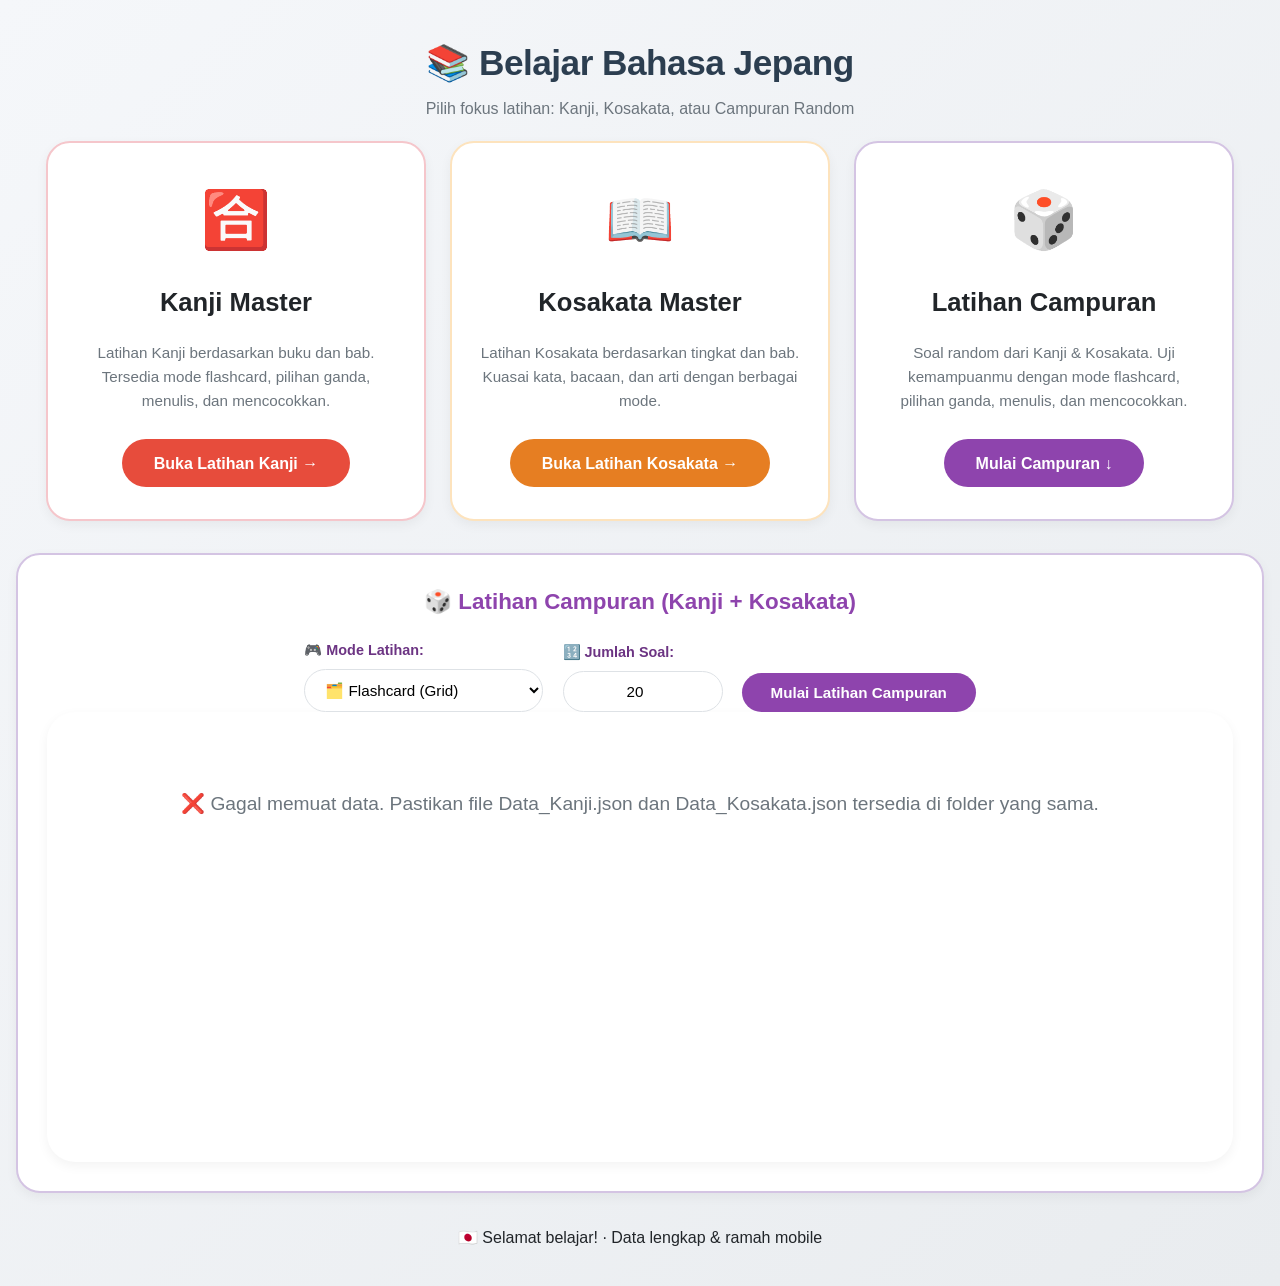
==== commit 72bae676: "Update index.html Signed-off-by: fauzired569 <fauziabdullah569@gmail.com>" ====
--- a/index.html
+++ b/index.html
@@ -1,3 +1,4 @@
+<!-- ==================== INDEX.HTML ==================== -->
 <!DOCTYPE html>
 <html lang="ja">
 <head>
@@ -607,12 +608,12 @@
       const mixNewBtn = document.getElementById('mix-new-btn');
       const mixResetBtn = document.getElementById('mix-reset-btn');
 
-      // Load data JSON
+      // Load data JSON (PERBAIKAN: Nama file mengikuti data yang diberikan)
       async function loadAllData() {
         try {
           const [kanjiRes, kosakataRes] = await Promise.all([
-            fetch('Data%20Kanji.json'),
-            fetch('Data%20Kosakata.json')
+            fetch('Data_Kanji.json'),
+            fetch('Data_Kosakata.json')
           ]);
           if (!kanjiRes.ok || !kosakataRes.ok) throw new Error('Gagal memuat data JSON');
           const kanjiData = await kanjiRes.json();
@@ -637,7 +638,7 @@
             }
           }
 
-          // Proses data Kosakata (carry-over level)
+          // Proses data Kosakata (dengan dukungan carry-over level)
           let currentLevel = 'Pemula';
           for (let i = 0; i < kosakataData.length; i++) {
             const entry = kosakataData[i];
@@ -664,7 +665,7 @@
         } catch (err) {
           console.error(err);
           mixPracticeArea.innerHTML =
-            '<div class="placeholder">❌ Gagal memuat data. Pastikan file Data Kanji.json dan Data Kosakata.json tersedia.</div>';
+            '<div class="placeholder">❌ Gagal memuat data. Pastikan file Data_Kanji.json dan Data_Kosakata.json tersedia di folder yang sama.</div>';
           return false;
         }
       }
